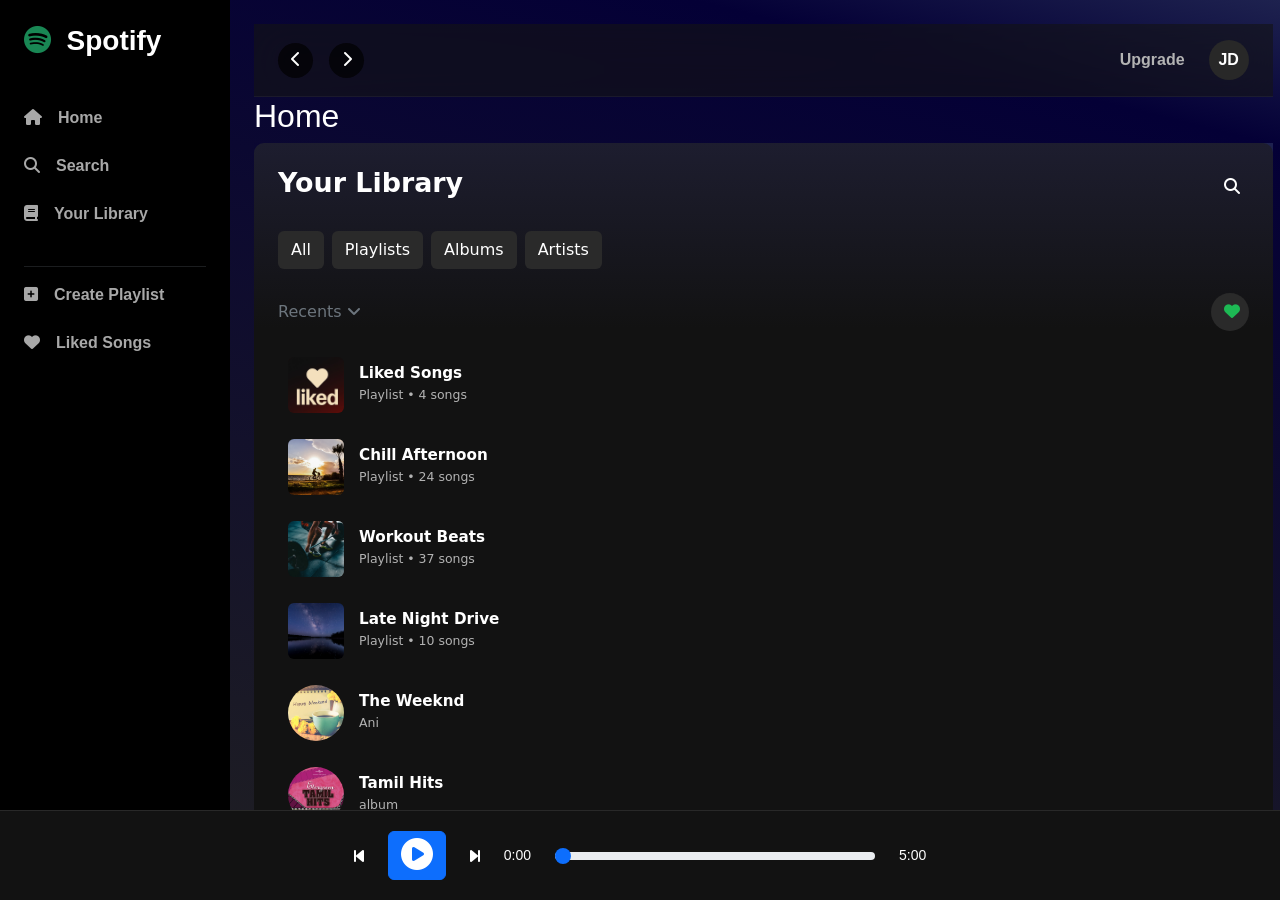
==== index.html @ 8aab97f1 "iframe setted" ====
<!DOCTYPE html>

<html>
    <head>
        <meta charset="utf-8">
        <meta http-equiv="X-UA-Compatible" content="IE=edge">
        <title>Spotify</title>
        <meta name="description" content="">
        <meta name="viewport" content="width=device-width, initial-scale=1">
<!-- Font link -->
        <link href="https://fonts.cdnfonts.com/css/circular-std" rel="stylesheet">
<!-- Fontasawsome link -->
        <link rel="stylesheet" href="https://cdnjs.cloudflare.com/ajax/libs/font-awesome/6.7.2/css/all.min.css">

        <link rel="stylesheet" href="./bootstrap5.3/css/bootstrap.min.css">

<!-- Css link -->
        <link rel="stylesheet" href="./style.css">

</head>


<body>
 <!-- landing page layout -->

<!-- Nav and sidebar satsrs here -->
    <div class="container-fluid p-0">

    <div class="row g-0">
            <!-- Sidebar is here -->
    <aside class="sidebar col-2 p-4">

            <h3 class="text-white fw-bold mb-5">
                <i class="fa-brands fa-spotify text-success"></i>&nbsp; Spotify</h3>
        
        <nav class="nav flex-column gap-3"></nav>    
                <a href="home.html" class="nav-link fw-semibold">
                    <i class="fa-solid fa-house me-3"></i>Home</a><br>

                <a href="search.html" class="nav-link fw-semibold">
                    <i class="fa-solid fa-magnifying-glass me-3"></i>Search</a> <br>
                
                <a href="#library" class="nav-link fw-semibold">
                    <i class="fa-solid fa-book me-3"></i>Your Library</a><br>

    <hr class="text-secondary">
        
                <a href="playlist.html" class="nav-link fw-semibold">
                    <i class="fa-solid fa-square-plus me-3"></i>Create Playlist</a><br>
                 
                <a href="likedsong.html" class="nav-link fw-semibold">
                    <i class="fa-solid fa-heart me-3"></i>Liked Songs </a><br>

            </nav>

    </aside>    
      
    
    
    
    <!-- U can only work here   -->

 <main class="maincontent col-10 p-4">
     <!-- Top Bar -->
<header class="top-bar d-flex justify-content-between align-items-center px-4 py-3">

    <div class="d-flex gap-3">
        <button class="nav-btn rounded-circle">
            <i class="fa-solid fa-chevron-left"></i>
        </button>

        <button class="nav-btn rounded-circle">
            <i class="fa-solid fa-chevron-right"></i>
        </button>
    </div>

    <div class="d-flex align-items-center gap-4">
        <a href="#" class="upgrade">Upgrade</a>

        <button class="profile rounded-circle">JD</button>
    </div>

</header>
    
         <section id="home">
                <h2>Home</h2>
            </section>

            <section id="search">
         
 </section>

            <section id="library" class="flex-grow-1">
            <iframe src="library.html" class="w-100 h-100 border-0" ></iframe> 
            </section>

        </main>
        
    </div>
</div>        
  <!-- ur work section ends here       -->



<!-- Dont come here -->
  <!--footer stars here -->

<footer class="player fixed-bottom d-flex justify-content-center align-items-center gap-4 text-white">
    <i class="fa-solid fa-backward-step"></i>
    <button class="btn btn-primary" onclick="document.getElementById('clickSound').play()"><i class="fa-solid fa-circle-play fs-2"></i></button>
    <i class="fa-solid fa-forward-step"></i>


     <!-- Current Time -->
    <small id="currentTime">0:00</small>

    <!-- Progress Slider -->
    <input type="range"
           id="progress"
           value="0"
           min="0"
           max="100"
           class="form-range w-25">

    <!-- Duration -->
    <small id="duration">5:00</small>

    <!-- Audio Element -->
<audio id="clickSound">
  <source src="./assets/audio/Innisai.mp3" type="audio/mpeg">
</audio>

<!-- Bootstrap Styled Button -->

</footer>
        
            
            
            
            
            
            
            
            
            
            
            
            
            
            
            
            
            
            
            
            
            
            
            
            
            
            
            
            
            
            
            
            
            
            
            
            
            
            
            
            
            
            
            
            
            
            
            
            
            
            
            
            
            
            
            
            
            
            
            
            
            
            
            
            
            
            
            
            
            
            
            
            
            
            
            
            
            
            
            
            
            
            
            
            
            
            
            
            
            
            
            
            
            
            
            
            
            
            
            
            
            
            
            
            
            
            
            
            
<script src="./bootstrap5.3/js/bootstrap.bundle.min.js" async defer>








               </script>
    </body>

</html>
---- style.css ----
* {
    margin: 0;
    padding: 0;
    box-sizing: border-box;
}
@import url('https://fonts.googleapis.com/css2?family=Montserrat:wght@400;500;600&display=swap');

html {
    scroll-behavior: smooth;
}


body{
    background:#121212;
   
 background: linear-gradient(194deg,rgba(30, 34, 79, 1) 0%, rgba(4, 0, 54, 1) 12%, rgba(33, 33, 33, 1) 100%, rgba(0, 0, 0, 1) 100%);
    font-family:'Montserrat', sans-serif;
    overflow:hidden;
}
/* sdiebar */
.sidebar{
    width: 230px;
    background: #000;
    height: 100vh;
    position: fixed;
}
.nav-link{
    color:#a8a8a8;
}
.nav-link:hover{
    color:#fff;
}


.maincontent{
    height:100vh;
    overflow-y:auto;
    color:#fff;
    margin-left: 230px;
}
.top-bar{
    position: sticky;
    top: 0;
    z-index: 1000;
    background: rgba(20,20,20,.6);
    backdrop-filter: blur(20px);
    -webkit-backdrop-filter: blur(20px);

    border-bottom: 1px solid rgba(255,255,255,.05);
}

.nav-btn{
    width: 35px;
    height: 35px;
    border: none;
    background: rgba(0,0,0,.7);
    color: white;
}

.profile{
    width: 40px;
    height: 40px;
    border: none;
    background: #282828;
    color: white;
    font-weight: bold;
}

.upgrade{
    color: #b3b3b3;
    text-decoration: none;
    font-weight: 600;
}

.upgrade:hover{
    color: white;
}

/* ur style css starts here */
/* home style */




/* search style */






/* library style */
#library{
    height:calc(100vh - 160px);
    
}
.library-page{
    border-radius:10px;;
    height:100vh;
    overflow-y:auto;
    background:linear-gradient(to bottom,#1d1d2f,#121212 25%);
}

/* Scroll Bar */

.library-page::-webkit-scrollbar{
    width:8px;
}

.library-page::-webkit-scrollbar-thumb{
    background:#535353;
    border-radius:20px;
}

.library-page::-webkit-scrollbar-track{
    background:transparent;
}

/* Search Button */

.search-btn{
    width:38px;
    height:38px;
    background:transparent;
    color:#ffffff !important;
    border:none;
}

.search-btn:hover{
    background:#282828 !important;
    color:#ffffff !important;
}

/* Filter Buttons */

.filter-btn{
    background:#2a2a2a !important;
    
    color:#ffffff !important;
    border:none;
    border-radius:25px;
    padding:6px 18px;
    font-size:.85rem;
    font-weight:600;
}

.filter-btn:hover{
    background:#3a3a3a !important;
}

.active-filter  { 
    background:#fff ;
    color:#000 ;
}

/* Liked Button */

.liked-btn{
    width:38px;
    height:38px;
    border:none;
    background:#2a2a2a !important;
    color:#1DB954 !important;
}

.liked-btn:hover{
    background:#3a3a3a;
}

/* Playlist List */

.playlist-list{
    display:flex;
    flex-direction:column;
    gap:6px;
    margin-bottom:100px;
}

/* Playlist Item */

.playlist-item{
    display:flex;
    align-items:center;
    gap:15px;

    padding:10px;
    border-radius:8px;

    color:#fff;

    transition:.25s;
}

.playlist-item:hover{
    background:#242424;
}

/* Image */

.playlist-img{
    width:56px;
    height:56px;
    object-fit:cover;
    border-radius:6px;
    flex-shrink:0;
}

/* Text */

.playlist-item h6{
    margin:0;
    font-size:.95rem;
    font-weight:600;
}

.playlist-item small{
    color:#b3b3b3;
    font-size:.78rem;
}

/* Artist Image */

.rounded-circle{
    object-fit:cover;
}







/* plalist style */







/* likedsong style */



/* ur css ends here */

/* footer */
.player{
    background:#121212;
    height:90px;
    border-top:1px solid #282828;
}
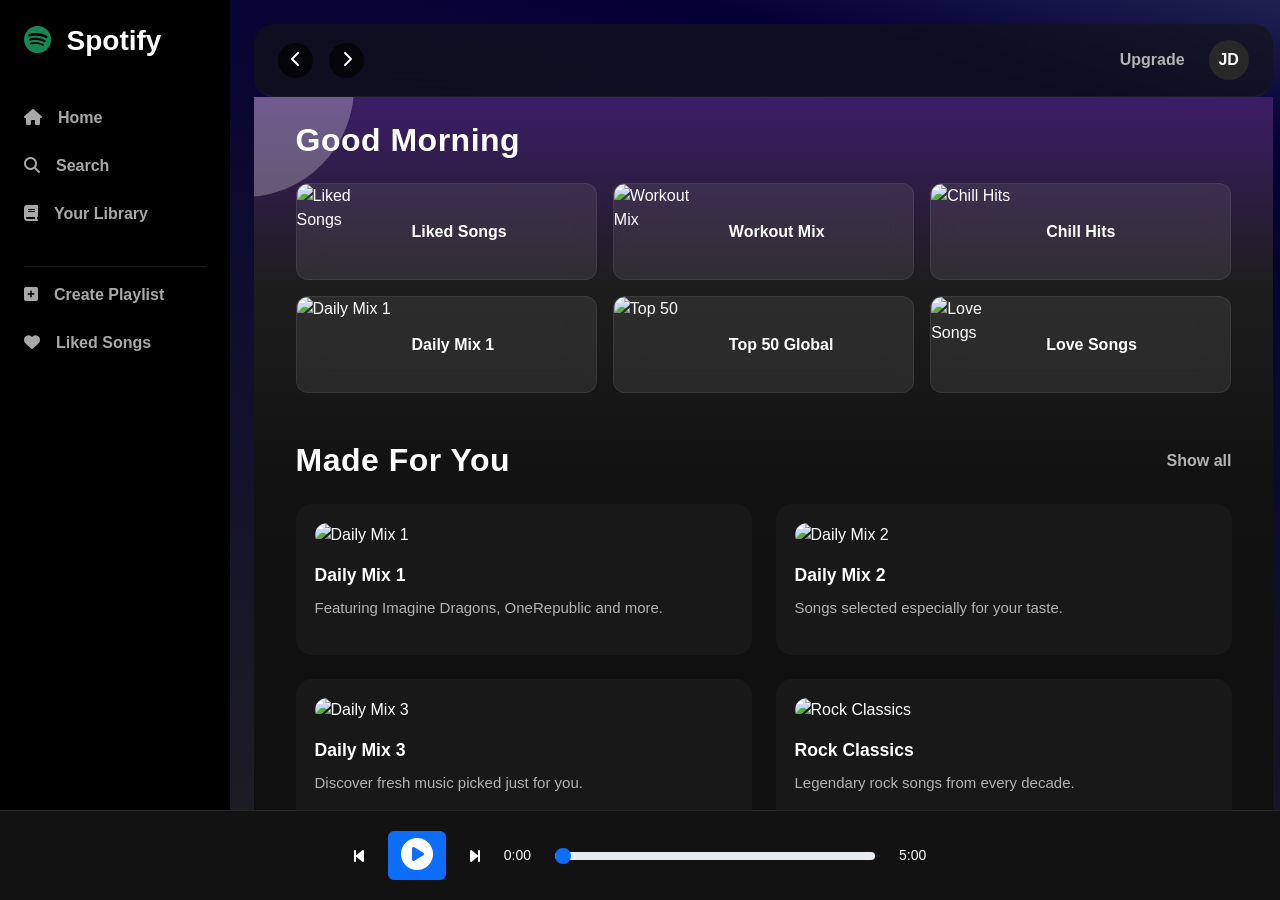
==== commit d8e5cd40: "i frame modify" ====
--- a/index.html
+++ b/index.html
@@ -34,7 +34,7 @@
                 <i class="fa-brands fa-spotify text-success"></i>&nbsp; Spotify</h3>
         
         <nav class="nav flex-column gap-3"></nav>    
-                <a href="home.html" class="nav-link fw-semibold">
+                <a href="#Home" class="nav-link fw-semibold">
                     <i class="fa-solid fa-house me-3"></i>Home</a><br>
 
                 <a href="search.html" class="nav-link fw-semibold">
@@ -81,10 +81,24 @@
     </div>
 
 </header>
-    
-         <section id="home">
-                <h2>Home</h2>
-            </section>
+     <div class="content-area">
+
+    <section id="Home">
+        <iframe src="home.html"></iframe>
+    </section>
+
+    <section id="library">
+        <iframe src="library.html"></iframe>
+    </section>
+
+</div>
+      <!-- <section id="Home" class="flex-grow-1">
+    <iframe
+        src="home.html"
+        class="w-100 border-0"
+        style="height:450px;">
+    </iframe>
+</section>
 
             <section id="search">
          
@@ -92,12 +106,12 @@
 
             <section id="library" class="flex-grow-1">
             <iframe src="library.html" class="w-100 h-100 border-0" ></iframe> 
-            </section>
-
-        </main>
-        
-    </div>
-</div>        
+            </section> -->
+
+       
+        
+     
+ </main>
   <!-- ur work section ends here       -->
 
 
--- a/style.css
+++ b/style.css
@@ -15,7 +15,7 @@
    
  background: linear-gradient(194deg,rgba(30, 34, 79, 1) 0%, rgba(4, 0, 54, 1) 12%, rgba(33, 33, 33, 1) 100%, rgba(0, 0, 0, 1) 100%);
     font-family:'Montserrat', sans-serif;
-    overflow:hidden;
+    overflow:auto;
 }
 /* sdiebar */
 .sidebar{
@@ -40,6 +40,7 @@
 }
 .top-bar{
     position: sticky;
+    border-radius: 20px;
     top: 0;
     z-index: 1000;
     background: rgba(20,20,20,.6);
@@ -79,6 +80,447 @@
 /* ur style css starts here */
 /* home style */
 
+/* for immideate testing purpose we use ai to style it */
+.homestyle{
+
+    font-family:'Montserrat',sans-serif;
+
+    background:
+    linear-gradient(to bottom,#3c1d67 0%,#1d1d1d 20%,#121212 40%,#0d0d0d 100%);
+
+    color:#fff;
+
+    border-radius: 20px;
+/* 
+    overflow:auto; */
+
+}
+.content-area{
+
+    height:calc(100vh - 90px);   /* player height */
+
+    /* overflow-y:auto;
+
+    overflow-x:hidden; */
+
+    background:#121212;
+
+}
+
+#Home{
+
+    min-height:100vh;
+ margin-bottom:50px;
+
+}
+
+#library{
+
+    min-height:100vh;
+
+}
+
+#Home iframe,
+#library iframe{
+
+    width:100%;
+
+    height:100vh;
+
+    border:none;
+
+    display:block;
+
+}
+/* #Home iframe{
+    width:100%;
+    height:1000px;
+    border:none;
+} */
+/*=========================
+ Scrollbar
+=========================*/
+
+::-webkit-scrollbar{
+
+    width:10px;
+
+}
+
+::-webkit-scrollbar-track{
+
+    background:#121212;
+
+}
+
+::-webkit-scrollbar-thumb{
+
+    background:#555;
+    border-radius:30px;
+
+}
+
+::-webkit-scrollbar-thumb:hover{
+
+    background:#1DB954;
+
+}
+
+/*=========================
+ Container
+=========================*/
+
+.container{
+
+    max-width:auto;
+    max-height:auto;
+
+}
+
+/*=========================
+ Titles
+=========================*/
+
+.section-title{
+
+    font-size:2rem;
+
+    font-weight:700;
+
+    letter-spacing:.5px;
+
+}
+
+.see-all{
+
+    color:#b3b3b3;
+
+    text-decoration:none;
+
+    font-weight:600;
+
+    transition:.3s;
+
+}
+
+.see-all:hover{
+
+    color:#fff;
+
+}
+
+/*=========================
+ Good Morning Cards
+=========================*/
+
+.playlist-card{
+
+    background:rgba(255,255,255,.08);
+
+    backdrop-filter:blur(12px);
+
+    border:1px solid rgba(255,255,255,.08);
+
+    border-radius:12px;
+
+    display:flex;
+
+    align-items:center;
+
+    overflow:hidden;
+
+    position:relative;
+
+    transition:.35s;
+
+    cursor:pointer;
+
+}
+
+.playlist-card:hover{
+
+    background:rgba(255,255,255,.15);
+
+    transform:translateY(-6px);
+
+    box-shadow:0 20px 35px rgba(0,0,0,.45);
+
+}
+
+.playlist-card img{
+
+    width:95px;
+
+    height:95px;
+
+    object-fit:cover;
+
+    transition:.5s;
+
+}
+
+.playlist-card:hover img{
+
+    transform:scale(1.08);
+
+}
+
+.playlist-card h6{
+
+    margin-left:20px;
+
+    font-weight:600;
+
+    margin-bottom:0;
+
+}
+
+.play-btn{
+
+    position:absolute;
+
+    right:18px;
+
+    width:50px;
+
+    height:50px;
+
+    border:none;
+
+    border-radius:50%;
+
+    background:#1DB954;
+
+    color:#000;
+
+    font-size:22px;
+
+    opacity:0;
+
+    transform:translateY(15px);
+
+    transition:.35s;
+
+    box-shadow:0 10px 20px rgba(0,0,0,.35);
+
+}
+
+.playlist-card:hover .play-btn{
+
+    opacity:1;
+
+    transform:translateY(0);
+
+}
+
+.play-btn:hover{
+
+    transform:scale(1.08);
+
+}
+
+/*=========================
+ Album Cards
+=========================*/
+
+.album-card{
+
+    background:#181818;
+
+    padding:18px;
+
+    border-radius:16px;
+
+    transition:.4s;
+
+    cursor:pointer;
+
+    overflow:hidden;
+
+    height:100%;
+
+    border:1px solid transparent;
+
+}
+
+.album-card:hover{
+
+    background:#242424;
+
+    border-color:rgba(255,255,255,.08);
+
+    transform:translateY(-8px);
+
+    box-shadow:0 25px 45px rgba(0,0,0,.5);
+
+}
+
+.album-image{
+
+    position:relative;
+
+    overflow:hidden;
+
+    border-radius:12px;
+
+    margin-bottom:18px;
+
+}
+
+.album-image img{
+
+    width:100%;
+
+    display:block;
+
+    transition:.45s;
+
+}
+
+.album-card:hover img{
+
+    transform:scale(1.08);
+
+}
+
+.album-card h5{
+
+    font-size:1.1rem;
+
+    font-weight:700;
+
+    margin-bottom:10px;
+
+}
+
+.album-card p{
+
+    color:#b3b3b3;
+
+    line-height:1.6;
+
+    font-size:15px;
+
+}
+
+/*=========================
+ Floating Play Button
+=========================*/
+
+.play-btn-circle{
+
+    position:absolute;
+
+    bottom:15px;
+
+    right:15px;
+
+    width:56px;
+
+    height:56px;
+
+    border:none;
+
+    border-radius:50%;
+
+    background:#1DB954;
+
+    color:#000;
+
+    font-size:24px;
+
+    opacity:0;
+
+    transform:translateY(25px);
+
+    transition:.35s;
+
+    box-shadow:0 12px 22px rgba(0,0,0,.35);
+
+}
+
+.album-card:hover .play-btn-circle{
+
+    opacity:1;
+
+    transform:translateY(0);
+
+}
+
+.play-btn-circle:hover{
+
+    transform:scale(1.08);
+
+}
+
+/*=========================
+ Glass Highlight
+=========================*/
+
+.album-card::before{
+
+    content:"";
+
+    position:absolute;
+
+    top:-120px;
+
+    left:-120px;
+
+    width:220px;
+
+    height:220px;
+
+    background:rgba(255,255,255,.05);
+
+    border-radius:50%;
+
+    transition:.5s;
+
+}
+
+.album-card:hover::before{
+
+    transform:scale(1.5);
+
+}
+
+/*=========================
+ Fade Animation
+=========================*/
+
+.playlist-card,
+.album-card{
+
+    animation:fadeUp .8s ease;
+
+}
+
+@keyframes fadeUp{
+
+    from{
+
+        opacity:0;
+
+        transform:translateY(25px);
+
+    }
+
+    to{
+
+        opacity:1;
+
+        transform:translateY(0);
+
+    }
+
+}
+/* 
+Ai contenet ends here */
+
+
+
+
 
 
 
@@ -93,12 +535,32 @@
 #library{
     height:calc(100vh - 160px);
     
+    
 }
 .library-page{
     border-radius:10px;;
     height:100vh;
+    
     overflow-y:auto;
     background:linear-gradient(to bottom,#1d1d2f,#121212 25%);
+
+
+     /* Glass Effect */
+    background:linear-gradient(
+        to bottom,
+        rgba(45,45,65,.75),
+        rgba(18,18,18,.55) 25%,
+        rgba(18,18,18,.45) 100%
+    );
+
+    backdrop-filter:blur(20px);
+    -webkit-backdrop-filter:blur(20px);
+
+    border:1px solid rgba(255,255,255,.08);
+
+    box-shadow:
+        0 8px 30px rgba(0,0,0,.35),
+        inset 0 1px 0 rgba(255,255,255,.08);
 }
 
 /* Scroll Bar */
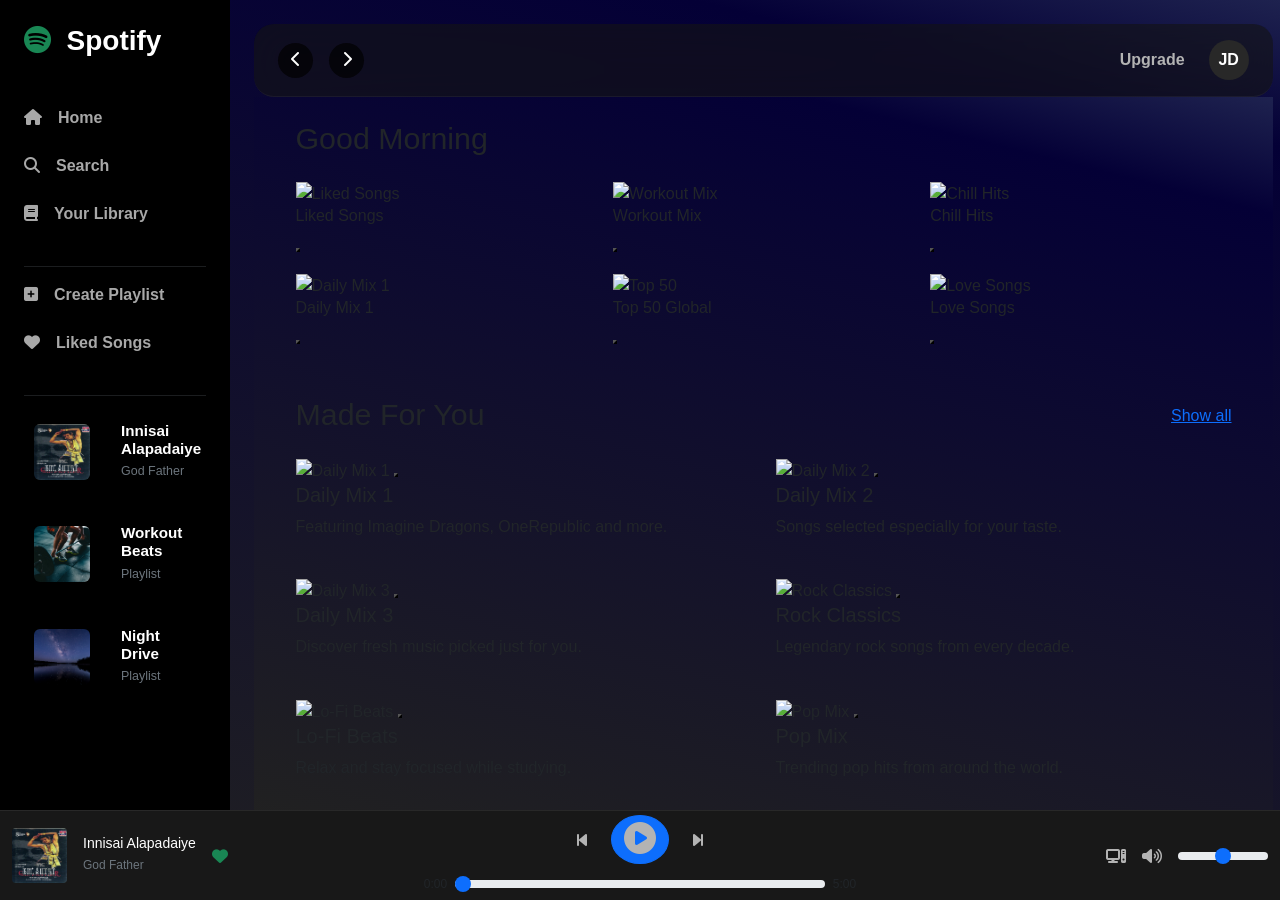
==== commit a4e83205: "final  layout V3" ====
--- a/index.html
+++ b/index.html
@@ -51,6 +51,48 @@
                 <a href="likedsong.html" class="nav-link fw-semibold">
                     <i class="fa-solid fa-heart me-3"></i>Liked Songs </a><br>
 
+        <hr class="text-secondary">
+                   <div class="playlist-list mt-3">
+
+    <a href="#" class="playlist-item d-flex align-items-center text-decoration-none mb-3">
+
+        <img src="./assets/audio/images/Godfather-2006-500x500.jpg"
+             class="playlist-img rounded">
+
+        <div class="ms-3">
+            <h6 class="mb-0 text-white">Innisai Alapadaiye</h6>
+            <small class="text-secondary">God Father</small>
+        </div>
+
+    </a>
+      
+    
+    <a href="#" class="playlist-item d-flex align-items-center text-decoration-none mb-3">
+
+        <img src="./assets/audio/images/workout.avif"
+             class="playlist-img rounded">
+
+        <div class="ms-3">
+            <h6 class="mb-0 text-white">Workout Beats</h6>
+            <small class="text-secondary">Playlist</small>
+        </div>
+
+    </a>
+    
+
+     <a href="#" class="playlist-item d-flex align-items-center text-decoration-none mb-3">
+
+        <img src="./assets/audio/images/night.jpg"
+             class="playlist-img rounded">
+
+        <div class="ms-3">
+            <h6 class="mb-0 text-white">Night Drive</h6>
+            <small class="text-secondary">Playlist</small>
+        </div>
+
+    </a>
+
+
             </nav>
 
     </aside>    
@@ -118,35 +160,88 @@
 
 <!-- Dont come here -->
   <!--footer stars here -->
-
-<footer class="player fixed-bottom d-flex justify-content-center align-items-center gap-4 text-white">
-    <i class="fa-solid fa-backward-step"></i>
-    <button class="btn btn-primary" onclick="document.getElementById('clickSound').play()"><i class="fa-solid fa-circle-play fs-2"></i></button>
-    <i class="fa-solid fa-forward-step"></i>
-
-
-     <!-- Current Time -->
-    <small id="currentTime">0:00</small>
-
-    <!-- Progress Slider -->
-    <input type="range"
-           id="progress"
-           value="0"
-           min="0"
-           max="100"
-           class="form-range w-25">
-
-    <!-- Duration -->
-    <small id="duration">5:00</small>
-
-    <!-- Audio Element -->
-<audio id="clickSound">
-  <source src="./assets/audio/Innisai.mp3" type="audio/mpeg">
-</audio>
-
-<!-- Bootstrap Styled Button -->
+<footer class="player fixed-bottom">
+
+    <div class="container-fluid h-100">
+        <div class="row h-100 align-items-center">
+
+            <!-- Left -->
+            <div class="col-3 d-flex align-items-center">
+
+                <img src="./assets/audio/images/Godfather-2006-500x500.jpg"
+                     class="song-img me-3"
+                     alt="Song">
+
+                <div>
+                    <h6 class="mb-0 text-white">Innisai Alapadaiye</h6>
+                    <small class="text-secondary">God Father</small>
+                </div>
+
+                <i class="fa-solid fa-heart text-success ms-3"></i>
+
+            </div>
+
+            <!-- Center -->
+            <div class="col-6">
+
+                <div class="d-flex justify-content-center align-items-center gap-4">
+
+                    <i class="fa-solid fa-backward-step"></i>
+
+                    <button class="btn btn-primary rounded-circle"
+                            onclick="document.getElementById('clickSound').play()">
+
+                        <i class="fa-solid fa-circle-play fs-2"></i>
+
+                    </button>
+
+                    <i class="fa-solid fa-forward-step"></i>
+
+                </div>
+
+                <div class="d-flex justify-content-center align-items-center gap-2 mt-2">
+
+                    <small id="currentTime">0:00</small>
+
+                    <input type="range"
+                           id="progress"
+                           value="0"
+                           min="0"
+                           max="100"
+                           class="form-range progress-slider">
+
+                    <small id="duration">5:00</small>
+
+                </div>
+
+            </div>
+
+            <!-- Right -->
+            <div class="col-3 d-flex justify-content-end align-items-center gap-3">
+
+                <i class="fa-solid fa-computer"></i>
+
+                <i class="fa-solid fa-volume-high"></i>
+
+                <input type="range"
+                       class="form-range volume-slider">
+
+            </div>
+
+        </div>
+    </div>
+
+    <audio id="clickSound">
+        <source src="./assets/audio/Innisai.mp3" type="audio/mpeg">
+    </audio>
 
 </footer>
+
+                         
+
+
+
+</footer> 
         
             
             
--- a/style.css
+++ b/style.css
@@ -15,7 +15,7 @@
    
  background: linear-gradient(194deg,rgba(30, 34, 79, 1) 0%, rgba(4, 0, 54, 1) 12%, rgba(33, 33, 33, 1) 100%, rgba(0, 0, 0, 1) 100%);
     font-family:'Montserrat', sans-serif;
-    overflow:auto;
+    overflow:hidden;
 }
 /* sdiebar */
 .sidebar{
@@ -33,6 +33,7 @@
 
 
 .maincontent{
+     
     height:100vh;
     overflow-y:auto;
     color:#fff;
@@ -40,8 +41,8 @@
 }
 .top-bar{
     position: sticky;
+    top: 0;
     border-radius: 20px;
-    top: 0;
     z-index: 1000;
     background: rgba(20,20,20,.6);
     backdrop-filter: blur(20px);
@@ -78,30 +79,11 @@
 }
 
 /* ur style css starts here */
-/* home style */
-
-/* for immideate testing purpose we use ai to style it */
-.homestyle{
-
-    font-family:'Montserrat',sans-serif;
-
-    background:
-    linear-gradient(to bottom,#3c1d67 0%,#1d1d1d 20%,#121212 40%,#0d0d0d 100%);
-
-    color:#fff;
-
-    border-radius: 20px;
-/* 
-    overflow:auto; */
-
-}
 .content-area{
 
     height:calc(100vh - 90px);   /* player height */
 
-    /* overflow-y:auto;
-
-    overflow-x:hidden; */
+   overflow: auto;
 
     background:#121212;
 
@@ -110,7 +92,7 @@
 #Home{
 
     min-height:100vh;
- margin-bottom:50px;
+    /* margin-bottom: 50px; */
 
 }
 
@@ -132,394 +114,7 @@
     display:block;
 
 }
-/* #Home iframe{
-    width:100%;
-    height:1000px;
-    border:none;
-} */
-/*=========================
- Scrollbar
-=========================*/
-
-::-webkit-scrollbar{
-
-    width:10px;
-
-}
-
-::-webkit-scrollbar-track{
-
-    background:#121212;
-
-}
-
-::-webkit-scrollbar-thumb{
-
-    background:#555;
-    border-radius:30px;
-
-}
-
-::-webkit-scrollbar-thumb:hover{
-
-    background:#1DB954;
-
-}
-
-/*=========================
- Container
-=========================*/
-
-.container{
-
-    max-width:auto;
-    max-height:auto;
-
-}
-
-/*=========================
- Titles
-=========================*/
-
-.section-title{
-
-    font-size:2rem;
-
-    font-weight:700;
-
-    letter-spacing:.5px;
-
-}
-
-.see-all{
-
-    color:#b3b3b3;
-
-    text-decoration:none;
-
-    font-weight:600;
-
-    transition:.3s;
-
-}
-
-.see-all:hover{
-
-    color:#fff;
-
-}
-
-/*=========================
- Good Morning Cards
-=========================*/
-
-.playlist-card{
-
-    background:rgba(255,255,255,.08);
-
-    backdrop-filter:blur(12px);
-
-    border:1px solid rgba(255,255,255,.08);
-
-    border-radius:12px;
-
-    display:flex;
-
-    align-items:center;
-
-    overflow:hidden;
-
-    position:relative;
-
-    transition:.35s;
-
-    cursor:pointer;
-
-}
-
-.playlist-card:hover{
-
-    background:rgba(255,255,255,.15);
-
-    transform:translateY(-6px);
-
-    box-shadow:0 20px 35px rgba(0,0,0,.45);
-
-}
-
-.playlist-card img{
-
-    width:95px;
-
-    height:95px;
-
-    object-fit:cover;
-
-    transition:.5s;
-
-}
-
-.playlist-card:hover img{
-
-    transform:scale(1.08);
-
-}
-
-.playlist-card h6{
-
-    margin-left:20px;
-
-    font-weight:600;
-
-    margin-bottom:0;
-
-}
-
-.play-btn{
-
-    position:absolute;
-
-    right:18px;
-
-    width:50px;
-
-    height:50px;
-
-    border:none;
-
-    border-radius:50%;
-
-    background:#1DB954;
-
-    color:#000;
-
-    font-size:22px;
-
-    opacity:0;
-
-    transform:translateY(15px);
-
-    transition:.35s;
-
-    box-shadow:0 10px 20px rgba(0,0,0,.35);
-
-}
-
-.playlist-card:hover .play-btn{
-
-    opacity:1;
-
-    transform:translateY(0);
-
-}
-
-.play-btn:hover{
-
-    transform:scale(1.08);
-
-}
-
-/*=========================
- Album Cards
-=========================*/
-
-.album-card{
-
-    background:#181818;
-
-    padding:18px;
-
-    border-radius:16px;
-
-    transition:.4s;
-
-    cursor:pointer;
-
-    overflow:hidden;
-
-    height:100%;
-
-    border:1px solid transparent;
-
-}
-
-.album-card:hover{
-
-    background:#242424;
-
-    border-color:rgba(255,255,255,.08);
-
-    transform:translateY(-8px);
-
-    box-shadow:0 25px 45px rgba(0,0,0,.5);
-
-}
-
-.album-image{
-
-    position:relative;
-
-    overflow:hidden;
-
-    border-radius:12px;
-
-    margin-bottom:18px;
-
-}
-
-.album-image img{
-
-    width:100%;
-
-    display:block;
-
-    transition:.45s;
-
-}
-
-.album-card:hover img{
-
-    transform:scale(1.08);
-
-}
-
-.album-card h5{
-
-    font-size:1.1rem;
-
-    font-weight:700;
-
-    margin-bottom:10px;
-
-}
-
-.album-card p{
-
-    color:#b3b3b3;
-
-    line-height:1.6;
-
-    font-size:15px;
-
-}
-
-/*=========================
- Floating Play Button
-=========================*/
-
-.play-btn-circle{
-
-    position:absolute;
-
-    bottom:15px;
-
-    right:15px;
-
-    width:56px;
-
-    height:56px;
-
-    border:none;
-
-    border-radius:50%;
-
-    background:#1DB954;
-
-    color:#000;
-
-    font-size:24px;
-
-    opacity:0;
-
-    transform:translateY(25px);
-
-    transition:.35s;
-
-    box-shadow:0 12px 22px rgba(0,0,0,.35);
-
-}
-
-.album-card:hover .play-btn-circle{
-
-    opacity:1;
-
-    transform:translateY(0);
-
-}
-
-.play-btn-circle:hover{
-
-    transform:scale(1.08);
-
-}
-
-/*=========================
- Glass Highlight
-=========================*/
-
-.album-card::before{
-
-    content:"";
-
-    position:absolute;
-
-    top:-120px;
-
-    left:-120px;
-
-    width:220px;
-
-    height:220px;
-
-    background:rgba(255,255,255,.05);
-
-    border-radius:50%;
-
-    transition:.5s;
-
-}
-
-.album-card:hover::before{
-
-    transform:scale(1.5);
-
-}
-
-/*=========================
- Fade Animation
-=========================*/
-
-.playlist-card,
-.album-card{
-
-    animation:fadeUp .8s ease;
-
-}
-
-@keyframes fadeUp{
-
-    from{
-
-        opacity:0;
-
-        transform:translateY(25px);
-
-    }
-
-    to{
-
-        opacity:1;
-
-        transform:translateY(0);
-
-    }
-
-}
-/* 
-Ai contenet ends here */
-
-
-
+/* home style */
 
 
 
@@ -535,12 +130,10 @@
 #library{
     height:calc(100vh - 160px);
     
-    
 }
 .library-page{
     border-radius:10px;;
     height:100vh;
-    
     overflow-y:auto;
     background:linear-gradient(to bottom,#1d1d2f,#121212 25%);
 
@@ -708,9 +301,39 @@
 
 /* footer */
 .player{
-    background:#121212;
+    background:#181818;
     height:90px;
     border-top:1px solid #282828;
 }
 
-
+.song-img{
+    width:55px;
+    height:55px;
+    object-fit:cover;
+    border-radius:4px;
+}
+
+.progress-slider{
+    width:60%;
+}
+
+.volume-slider{
+    width:90px;
+}
+
+.player i{
+    color:#b3b3b3;
+    cursor:pointer;
+}
+
+.player i:hover{
+    color:#fff;
+}
+
+.player h6{
+    font-size:14px;
+}
+
+.player small{
+    font-size:12px;
+}
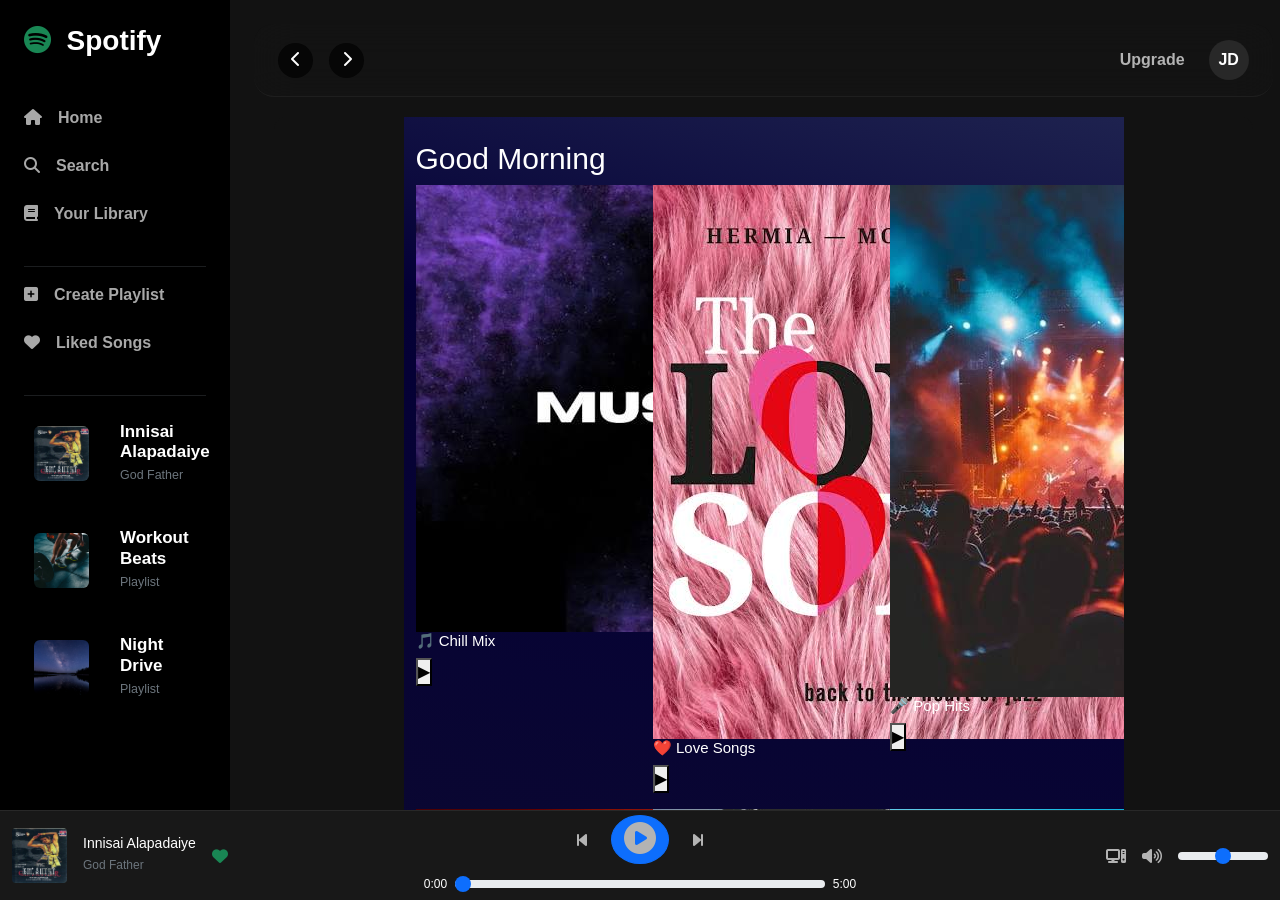
==== commit 77f18f68: "main chnages final V5" ====
--- a/index.html
+++ b/index.html
@@ -37,7 +37,7 @@
                 <a href="#Home" class="nav-link fw-semibold">
                     <i class="fa-solid fa-house me-3"></i>Home</a><br>
 
-                <a href="search.html" class="nav-link fw-semibold">
+                <a href="#Search" class="nav-link fw-semibold">
                     <i class="fa-solid fa-magnifying-glass me-3"></i>Search</a> <br>
                 
                 <a href="#library" class="nav-link fw-semibold">
@@ -127,6 +127,10 @@
 
     <section id="Home">
         <iframe src="home.html"></iframe>
+    </section>
+
+    <section id="Search">
+        <iframe src="search.html"></iframe>
     </section>
 
     <section id="library">
--- a/style.css
+++ b/style.css
@@ -83,26 +83,42 @@
 
     height:calc(100vh - 90px);   /* player height */
 
-   overflow: auto;
+    overflow: auto;
+    padding: 20px;
 
     background:#121212;
 
 }
+#Home,#search
+#library{
+
+    width:100%;
+
+    border-radius:12px;
+
+    overflow:hidden;
+
+}
 
 #Home{
 
     min-height:100vh;
+      margin-bottom:35px; 
     /* margin-bottom: 50px; */
 
 }
-
+#Search{
+    min-height:100vh;
+      margin-bottom:35px; 
+}
 #library{
 
     min-height:100vh;
-
-}
-
-#Home iframe,
+      margin-bottom:35px; 
+
+}
+
+#Home iframe, #Search iframe,
 #library iframe{
 
     width:100%;
@@ -120,6 +136,64 @@
 
 
 /* search style */
+.container{ background:#121212;
+   
+ background: linear-gradient(194deg,rgba(30, 34, 79, 1) 0%, rgba(4, 0, 54, 1) 12%, rgba(33, 33, 33, 1) 100%, rgba(0, 0, 0, 1) 100%);
+    font-family:'Montserrat', sans-serif;
+    overflow:hidden;
+
+}
+   .search-box{
+    width:350px;
+    border:none;
+    border-radius:30px;
+    background:#f6f4f4;
+    color:rgb(249, 246, 246);
+    padding:12px 20px;
+}
+
+.search-box::placeholder{
+    color:#bab7b7;
+}
+
+.music-card{
+    height:180px;
+    position:relative;
+   
+    border-radius:10px;
+    cursor:pointer;
+    box-shadow:0 4px 10px rgba(0,0,0,0.4);
+    transition:all 0.3s ease;
+}
+
+.music-card:hover{
+    transform:scale(1.05);
+
+    box-shadow:0 8px 20px rgba(0,0,0,0.6);
+}
+.music-card img{
+    width:100%;
+    height:100%;
+    object-fit:cover;
+}
+
+.music-card h4{
+    position:absolute;
+    top:15px;
+    left:15px;
+    font-weight:bold;
+    z-index:2;
+    color:white;
+}
+
+.overlay{
+    position:absolute;
+    width:100%;
+    height:100%;
+    background:rgba(89, 88, 88, 0.3);
+    top:0;
+    left:0;
+}
 
 
 
@@ -138,7 +212,7 @@
     background:linear-gradient(to bottom,#1d1d2f,#121212 25%);
 
 
-     /* Glass Effect */
+     /* Glass Effect
     background:linear-gradient(
         to bottom,
         rgba(45,45,65,.75),
@@ -153,7 +227,7 @@
 
     box-shadow:
         0 8px 30px rgba(0,0,0,.35),
-        inset 0 1px 0 rgba(255,255,255,.08);
+        inset 0 1px 0 rgba(255,255,255,.08); */
 }
 
 /* Scroll Bar */
@@ -294,7 +368,96 @@
 
 
 /* likedsong style */
-
+  body{
+    background:#121212;
+    color:white;
+    font-family:Arial, Helvetica, sans-serif;
+}
+
+.playlist{
+    max-width:420px;
+}
+
+.playlist-item{
+    display:flex;
+    align-items:center;
+    gap:15px;
+    padding:10px;
+    border-radius:10px;
+    cursor:pointer;
+    transition:.3s;
+}
+
+.playlist-item:hover{
+    background:#2a2a2a;
+}
+
+.playlist-item img{
+    width:55px;
+    height:55px;
+    object-fit:cover;
+    border-radius:6px;
+}
+
+.playlist-item h6{
+    margin:0;
+    font-size:17px;
+    color:#fff;
+}
+
+.playlist-item p{
+    margin:0;
+    color:#b3b3b3;
+    font-size:14px;
+}
+
+.btn-dark{
+    background:#2b2b2b;
+    border:none;
+}
+
+.btn-dark:hover{
+    background:#3a3a3a;
+}
+
+.song-table{
+    background:#181818;
+    border-radius:10px;
+    overflow:hidden;
+}
+
+.song-table thead th{
+    color:#b3b3b3;
+    border-bottom:1px solid #333;
+    font-size:14px;
+}
+
+.song-table td{
+    border:none;
+    color:#b3b3b3;
+    vertical-align:middle;
+    padding:14px 10px;
+}
+
+.song-table tbody tr{
+    transition:.3s;
+    cursor:pointer;
+}
+
+.song-table tbody tr:hover{
+    background:#2a2a2a;
+}
+
+.song-img{
+    width:50px;
+    height:50px;
+    border-radius:6px;
+    object-fit:cover;
+}
+
+h6{
+    font-size:15px;
+}
 
 
 /* ur css ends here */
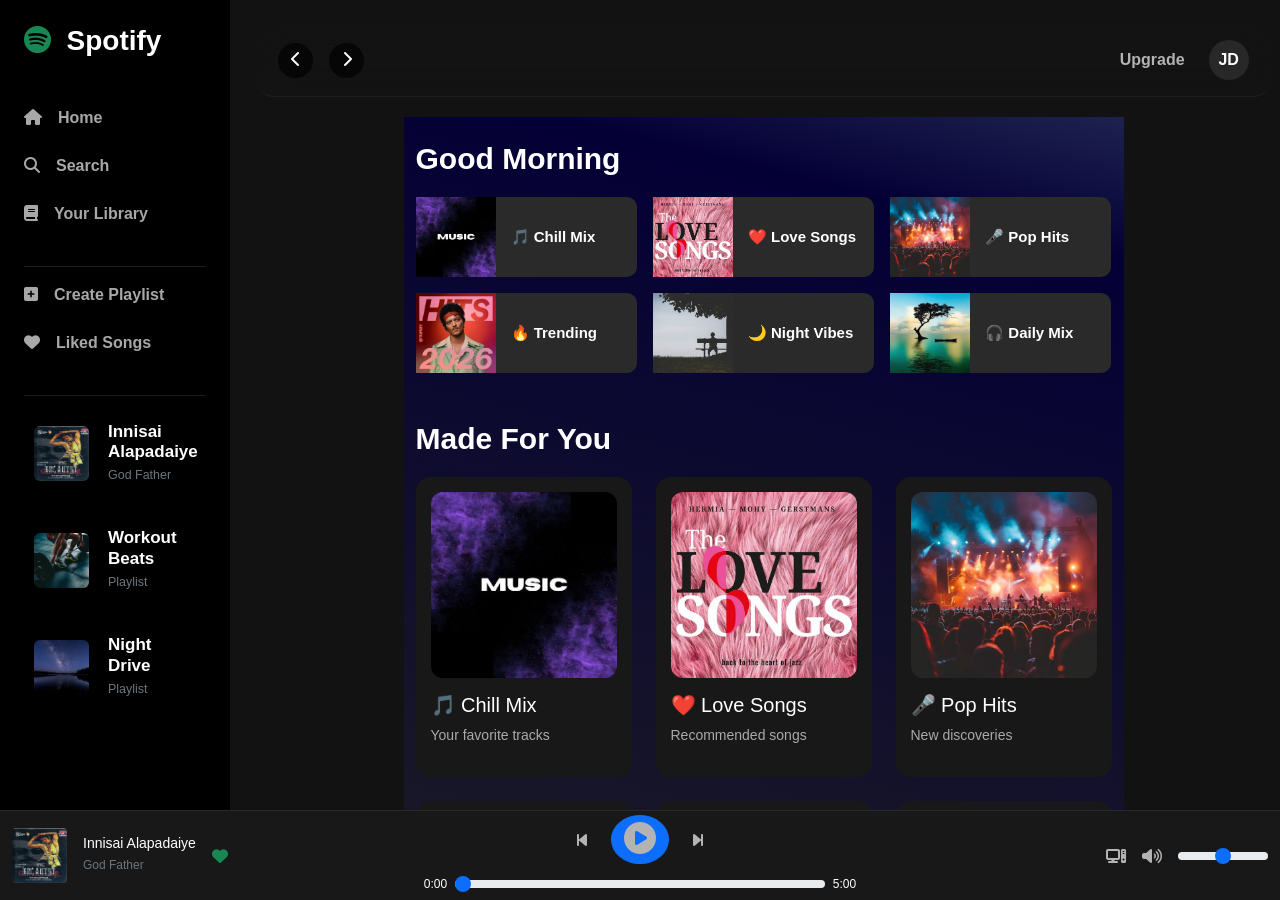
==== commit c12291a0: "all changegs v5" ====
--- a/index.html
+++ b/index.html
@@ -59,7 +59,7 @@
         <img src="./assets/audio/images/Godfather-2006-500x500.jpg"
              class="playlist-img rounded">
 
-        <div class="ms-3">
+        <div class="ms-1">
             <h6 class="mb-0 text-white">Innisai Alapadaiye</h6>
             <small class="text-secondary">God Father</small>
         </div>
@@ -72,7 +72,7 @@
         <img src="./assets/audio/images/workout.avif"
              class="playlist-img rounded">
 
-        <div class="ms-3">
+        <div class="ms-1">
             <h6 class="mb-0 text-white">Workout Beats</h6>
             <small class="text-secondary">Playlist</small>
         </div>
@@ -85,7 +85,7 @@
         <img src="./assets/audio/images/night.jpg"
              class="playlist-img rounded">
 
-        <div class="ms-3">
+        <div class="ms-1">
             <h6 class="mb-0 text-white">Night Drive</h6>
             <small class="text-secondary">Playlist</small>
         </div>
--- a/style.css
+++ b/style.css
@@ -13,7 +13,7 @@
 body{
     background:#121212;
    
- background: linear-gradient(194deg,rgba(30, 34, 79, 1) 0%, rgba(4, 0, 54, 1) 12%, rgba(33, 33, 33, 1) 100%, rgba(0, 0, 0, 1) 100%);
+    background: linear-gradient(194deg,rgba(30, 34, 79, 1) 0%, rgba(4, 0, 54, 1) 12%, rgba(33, 33, 33, 1) 100%, rgba(0, 0, 0, 1) 100%);
     font-family:'Montserrat', sans-serif;
     overflow:hidden;
 }
@@ -43,7 +43,7 @@
     position: sticky;
     top: 0;
     border-radius: 20px;
-    z-index: 1000;
+    z-index: 10000 ;
     background: rgba(20,20,20,.6);
     backdrop-filter: blur(20px);
     -webkit-backdrop-filter: blur(20px);
@@ -132,6 +132,122 @@
 }
 /* home style */
 
+.homebody{
+    background:#121212;
+    color:#fff;
+    font-family:sans-serif;
+    overflow: auto;
+}
+
+.section-title{
+    font-weight:700;
+    margin-bottom:20px;
+}
+
+.playlist-card{
+    position:relative;
+    display:flex;
+    align-items:center;
+    gap:15px;
+
+    background:#2a2a2a;
+    border-radius:10px;
+    
+
+    height:80px;
+    transition:.3s;
+}
+
+.playlist-card:hover{
+    background:#3a3a3a;
+}
+
+.playlist-card img{
+    width:80px;
+    height:80px;
+    object-fit:cover;
+}
+
+.playlist-card h6{
+    margin:0;
+    font-weight:600;
+}
+
+.play-btn{
+    position:absolute;
+    right:15px;
+
+    width:45px;
+    height:45px;
+
+    border:none;
+    border-radius:50%;
+
+    background:#1DB954;
+    color:#000;
+    font-size:18px;
+
+    opacity:0;
+    transition:.3s;
+}
+
+.playlist-card:hover .play-btn{
+    opacity:1;
+}
+
+.album-card{
+    position:relative;
+    background:#181818;
+    padding:15px;
+    border-radius:15px;
+    transition:.3s;
+}
+
+.album-card:hover{
+    background:#282828;
+}
+
+.album-card img{
+    width:100%;
+    border-radius:12px;
+}
+
+.album-card h5{
+    margin-top:15px;
+}
+
+.album-card p{
+    color:#aaa;
+    font-size:14px;
+}
+
+.play-btn-circle{
+    position:absolute;
+    bottom:95px;
+    right:20px;
+
+    width:55px;
+    height:55px;
+
+    border:none;
+    border-radius:50%;
+
+    background:#1DB954;
+    color:#000;
+
+    font-size:22px;
+    box-shadow:0 8px 20px rgba(0,0,0,.4);
+
+    opacity:0;
+    transform:translateY(10px);
+
+    transition:.3s;
+}
+
+.album-card:hover .play-btn-circle{
+    opacity:1;
+    transform:translateY(0);
+}
 
 
 
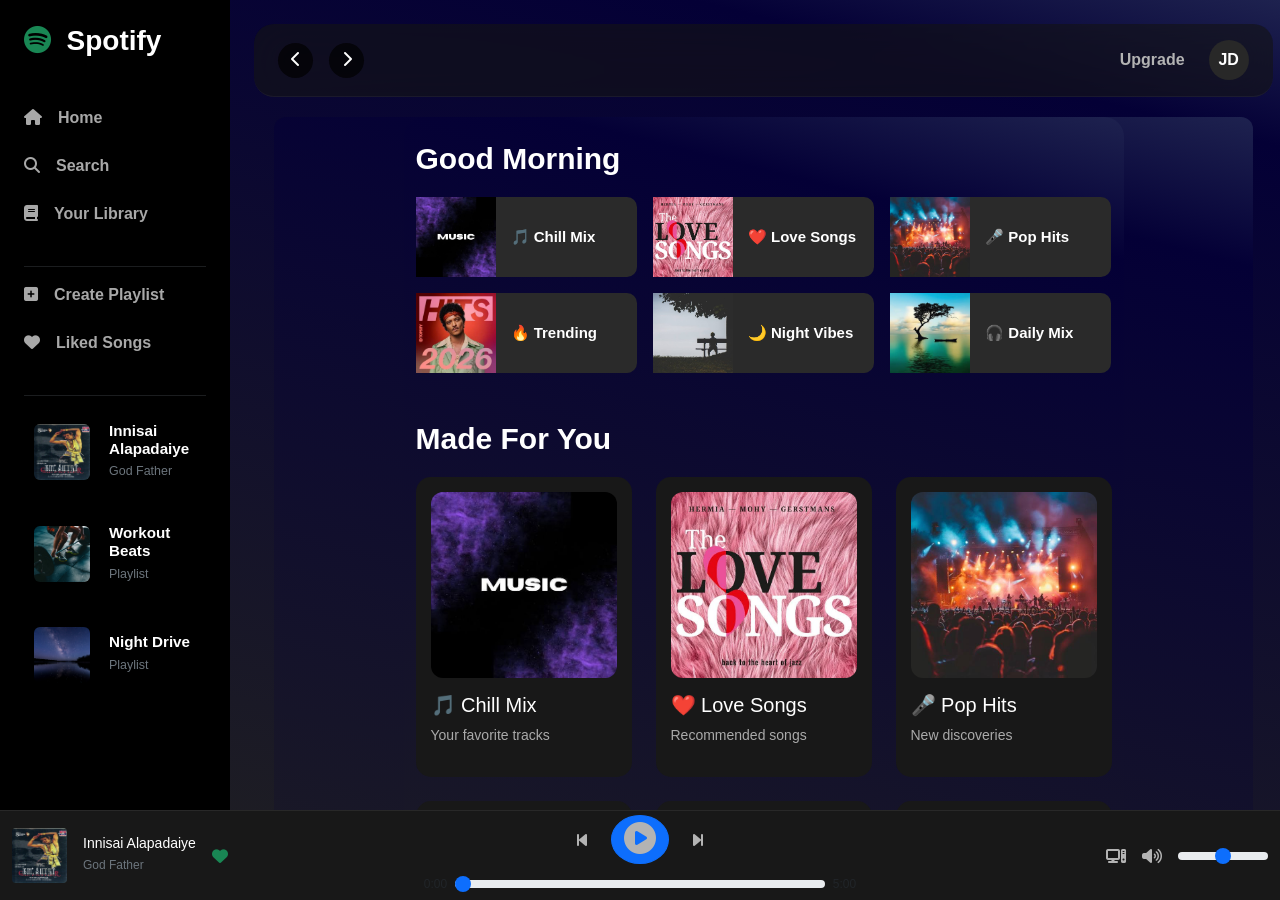
==== commit 099e8554: "final final Version 1" ====
--- a/index.html
+++ b/index.html
@@ -48,7 +48,7 @@
                 <a href="playlist.html" class="nav-link fw-semibold">
                     <i class="fa-solid fa-square-plus me-3"></i>Create Playlist</a><br>
                  
-                <a href="likedsong.html" class="nav-link fw-semibold">
+                <a href="#Likedsong" class="nav-link fw-semibold">
                     <i class="fa-solid fa-heart me-3"></i>Liked Songs </a><br>
 
         <hr class="text-secondary">
@@ -135,6 +135,10 @@
 
     <section id="library">
         <iframe src="library.html"></iframe>
+    </section>
+
+     <section id="Liked">
+        <iframe src="likedsong.html"></iframe>
     </section>
 
 </div>
--- a/style.css
+++ b/style.css
@@ -86,11 +86,11 @@
     overflow: auto;
     padding: 20px;
 
-    background:#121212;
-
-}
-#Home,#search
-#library{
+    /* background:#121212; */
+
+}
+#Home, #search,
+#library, #Liked{
 
     width:100%;
 
@@ -99,27 +99,15 @@
     overflow:hidden;
 
 }
-
-#Home{
-
+#Home,
+#Search,
+#library,
+#Liked{
     min-height:100vh;
-      margin-bottom:35px; 
-    /* margin-bottom: 50px; */
-
-}
-#Search{
-    min-height:100vh;
-      margin-bottom:35px; 
-}
-#library{
-
-    min-height:100vh;
-      margin-bottom:35px; 
-
-}
-
+    margin-bottom:35px;
+}
 #Home iframe, #Search iframe,
-#library iframe{
+#library iframe, #Liked iframe {
 
     width:100%;
 
@@ -133,7 +121,7 @@
 /* home style */
 
 .homebody{
-    background:#121212;
+    /* background:#121212; */
     color:#fff;
     font-family:sans-serif;
     overflow: auto;
@@ -252,7 +240,8 @@
 
 
 /* search style */
-.container{ background:#121212;
+.container{ 
+    border-radius: 20px;
    
  background: linear-gradient(194deg,rgba(30, 34, 79, 1) 0%, rgba(4, 0, 54, 1) 12%, rgba(33, 33, 33, 1) 100%, rgba(0, 0, 0, 1) 100%);
     font-family:'Montserrat', sans-serif;
@@ -275,8 +264,7 @@
 .music-card{
     height:180px;
     position:relative;
-   
-    border-radius:10px;
+    border-radius:10px !important;
     cursor:pointer;
     box-shadow:0 4px 10px rgba(0,0,0,0.4);
     transition:all 0.3s ease;
@@ -484,62 +472,10 @@
 
 
 /* likedsong style */
-  body{
-    background:#121212;
-    color:white;
-    font-family:Arial, Helvetica, sans-serif;
-}
-
-.playlist{
-    max-width:420px;
-}
-
-.playlist-item{
-    display:flex;
-    align-items:center;
-    gap:15px;
-    padding:10px;
-    border-radius:10px;
-    cursor:pointer;
-    transition:.3s;
-}
-
-.playlist-item:hover{
-    background:#2a2a2a;
-}
-
-.playlist-item img{
-    width:55px;
-    height:55px;
-    object-fit:cover;
-    border-radius:6px;
-}
-
-.playlist-item h6{
-    margin:0;
-    font-size:17px;
-    color:#fff;
-}
-
-.playlist-item p{
-    margin:0;
-    color:#b3b3b3;
-    font-size:14px;
-}
-
-.btn-dark{
-    background:#2b2b2b;
-    border:none;
-}
-
-.btn-dark:hover{
-    background:#3a3a3a;
-}
-
 .song-table{
     background:#181818;
     border-radius:10px;
-    overflow:hidden;
+    overflow:auto;
 }
 
 .song-table thead th{
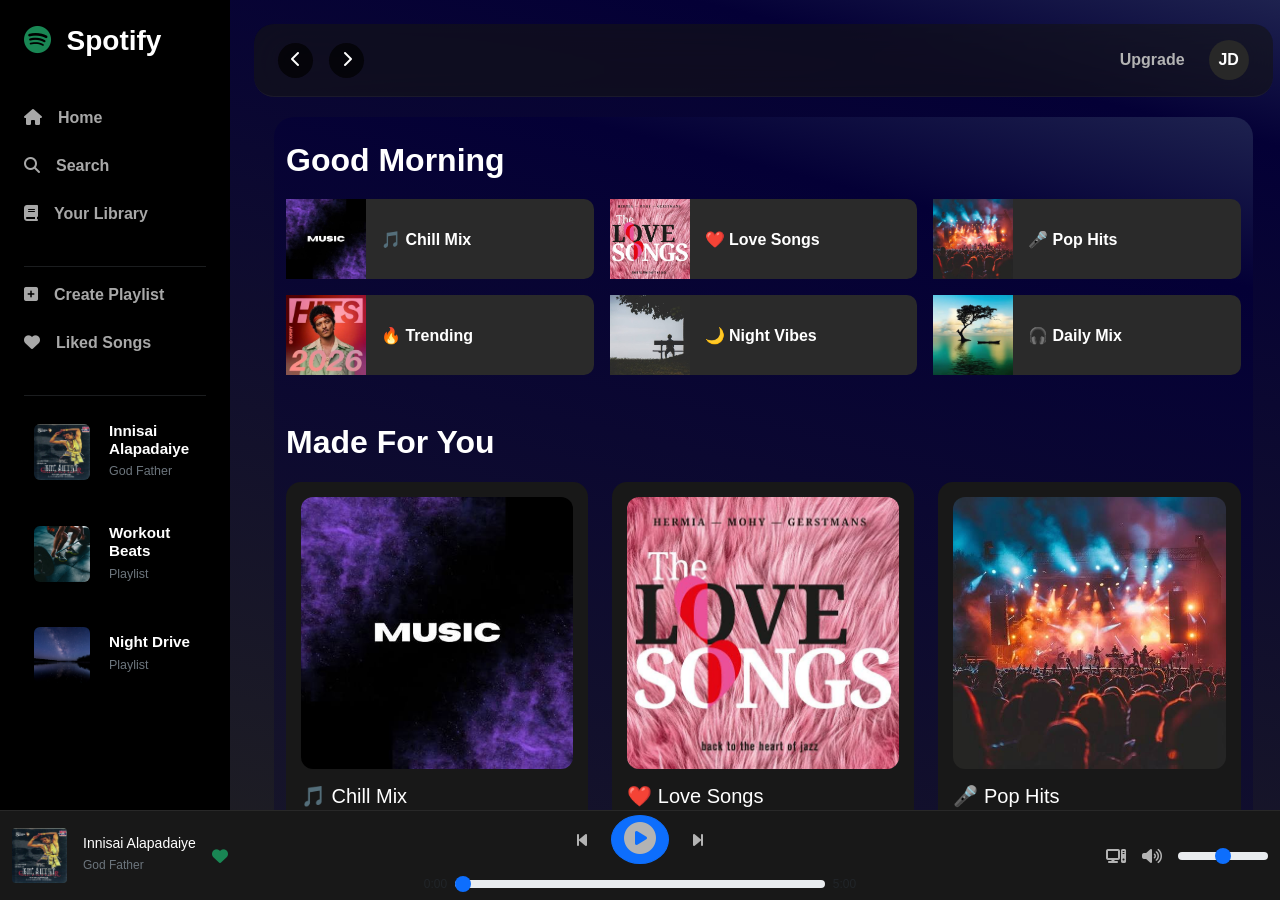
==== commit 4d5c765f: "team lead final final V1 final" ====
--- a/index.html
+++ b/index.html
@@ -126,19 +126,19 @@
      <div class="content-area">
 
     <section id="Home">
-        <iframe src="home.html"></iframe>
+        <!-- <iframe src="home.html"></iframe> -->
     </section>
 
     <section id="Search">
-        <iframe src="search.html"></iframe>
+        <!-- <iframe src="search.html"></iframe> -->
     </section>
 
     <section id="library">
-        <iframe src="library.html"></iframe>
+        <!-- <iframe src="library.html"></iframe> -->
     </section>
 
      <section id="Liked">
-        <iframe src="likedsong.html"></iframe>
+        <!-- <iframe src="likedsong.html"></iframe> -->
     </section>
 
 </div>
@@ -350,25 +350,36 @@
             
             
             
-            
-            
-            
-            
-            
-            
-            
-            
-            
-<script src="./bootstrap5.3/js/bootstrap.bundle.min.js" async defer>
-
-
-
-
-
-
-
-
-               </script>
+            <script>
+  // List of sections to load
+  const sections = [
+    { id: 'Home',    file: 'home.html'      },
+    { id: 'Search',  file: 'search.html'    },
+    { id: 'library', file: 'library.html'   },
+    { id: 'Liked',   file: 'likedsong.html' },
+  ];
+
+  sections.forEach(({ id, file }) => {
+    fetch(file)
+      .then(res => res.text())
+      .then(html => {
+        // Parse the fetched HTML and extract only the <body> content
+        const parser = new DOMParser();
+        const doc = parser.parseFromString(html, 'text/html');
+        document.getElementById(id).innerHTML = doc.body.innerHTML;
+      });
+  });
+</script>
+
+
+            
+            
+            
+            
+            
+            
+            
+<script src="./bootstrap5.3/js/bootstrap.bundle.min.js" async defer></script>
     </body>
 
 </html>
--- a/style.css
+++ b/style.css
@@ -6,7 +6,7 @@
 @import url('https://fonts.googleapis.com/css2?family=Montserrat:wght@400;500;600&display=swap');
 
 html {
-    scroll-behavior: smooth;
+    scroll-behavior: auto;
 }
 
 
@@ -35,7 +35,7 @@
 .maincontent{
      
     height:100vh;
-    overflow-y:auto;
+    overflow: hidden;
     color:#fff;
     margin-left: 230px;
 }
@@ -81,14 +81,21 @@
 /* ur style css starts here */
 .content-area{
 
-    height:calc(100vh - 90px);   /* player height */
-
-    overflow: auto;
+    /* height:calc(100vh - 90px);    */
+
+    /* overflow: auto; */
+
+    height: calc(100vh - 90px);
+    overflow-y: auto;      /* ONE scroll bar here only */
+    overflow-x: hidden;
     padding: 20px;
 
     /* background:#121212; */
-
-}
+}
+
+.content-area::-webkit-scrollbar { width: 4px; }
+.content-area::-webkit-scrollbar-thumb { background: #535353; border-radius: 20px; }
+.content-area::-webkit-scrollbar-track { background: transparent; }
 #Home, #search,
 #library, #Liked{
 
@@ -105,8 +112,12 @@
 #Liked{
     min-height:100vh;
     margin-bottom:35px;
-}
-#Home iframe, #Search iframe,
+     width: 100%;
+    min-height: auto;      /* remove the 100vh */
+    overflow: visible;     /* no section scroll */
+    margin-bottom: 40px;
+}
+/* #Home iframe, #Search iframe,
 #library iframe, #Liked iframe {
 
     width:100%;
@@ -115,9 +126,9 @@
 
     border:none;
 
-    display:block;
-
-}
+    display:block; */
+
+/* } */
 /* home style */
 
 .homebody{
@@ -306,17 +317,19 @@
 
 /* library style */
 #library{
-    height:calc(100vh - 160px);
+    /* height:calc(100vh - 160px); */
     
+     width: 94%;
+    margin: 0 auto;
 }
 .library-page{
     border-radius:10px;;
     height:100vh;
     overflow-y:auto;
-    background:linear-gradient(to bottom,#1d1d2f,#121212 25%);
-
-
-     /* Glass Effect
+    /* background:linear-gradient(to bottom,#1d1d2f,#121212 25%); */
+
+
+     /* Glass Effect */
     background:linear-gradient(
         to bottom,
         rgba(45,45,65,.75),
@@ -331,23 +344,10 @@
 
     box-shadow:
         0 8px 30px rgba(0,0,0,.35),
-        inset 0 1px 0 rgba(255,255,255,.08); */
-}
-
-/* Scroll Bar */
-
-.library-page::-webkit-scrollbar{
-    width:8px;
-}
-
-.library-page::-webkit-scrollbar-thumb{
-    background:#535353;
-    border-radius:20px;
-}
-
-.library-page::-webkit-scrollbar-track{
-    background:transparent;
-}
+        inset 0 1px 0 rgba(255,255,255,.08);
+}
+
+
 
 /* Search Button */
 
@@ -472,47 +472,121 @@
 
 
 /* likedsong style */
+
+
+#Liked{
+    padding:40px 30px;
+}
+
 .song-table{
-    background:#181818;
-    border-radius:10px;
-    overflow:auto;
+    width:100%;
+    border-collapse:separate;
+    border-spacing:0 8px;
+    background:transparent;
 }
 
 .song-table thead th{
+    background:transparent !important;
+    color:#b3b3b3 !important;
+    border:none !important;
+    font-size:13px;
+    font-weight:600;
+    padding:15px 18px;
+}
+
+.song-table tbody tr{
+    transition:.25s ease;
+    cursor:pointer;
+}
+
+.song-table tbody td{
+    background:#181818 !important;
+    border:none !important;
+    color:#fff !important;
+    padding:14px 18px;
+    vertical-align:middle;
+    transition:.25s ease;
+}
+
+/* Rounded row */
+
+.song-table tbody td:first-child{
+    border-radius:12px 0 0 12px;
+}
+
+.song-table tbody td:last-child{
+    border-radius:0 12px 12px 0;
+}
+
+/* Hover */
+
+.song-table tbody tr:hover td{
+    background:#2a2a2a !important;
+}
+
+/* Song image */
+
+.song-img{
+    width:56px;
+    height:56px;
+    object-fit:cover;
+    border-radius:6px;
+    transition:.3s;
+}
+
+/* Image zoom */
+
+.song-table tbody tr:hover .song-img{
+    transform:scale(1.08);
+}
+
+/* Song title */
+
+.song-table h6{
+    color:#fff;
+    font-size:16px;
+    font-weight:600;
+    margin-bottom:4px;
+    transition:.3s;
+}
+
+/* Artist */
+
+.song-table small{
     color:#b3b3b3;
-    border-bottom:1px solid #333;
+    font-size:13px;
+}
+
+/* Green title on hover */
+
+.song-table tbody tr:hover h6{
+    color:#1DB954;
+}
+
+/* Album */
+
+.song-table td:nth-child(3){
+    color:#b3b3b3;
+}
+
+/* Time */
+
+.song-table td:last-child{
+    color:#b3b3b3;
     font-size:14px;
 }
 
-.song-table td{
-    border:none;
-    color:#b3b3b3;
-    vertical-align:middle;
-    padding:14px 10px;
-}
-
-.song-table tbody tr{
-    transition:.3s;
-    cursor:pointer;
-}
-
-.song-table tbody tr:hover{
-    background:#2a2a2a;
-}
-
-.song-img{
-    width:50px;
-    height:50px;
-    border-radius:6px;
-    object-fit:cover;
-}
-
-h6{
-    font-size:15px;
-}
-
+/* Smooth shadow */
+
+.song-table tbody tr:hover td{
+    box-shadow:0 0 15px rgba(0,0,0,.25);
+}
 
 /* ur css ends here */
+
+
+
+/* **************************************************************************** */
 
 /* footer */
 .player{
@@ -551,4 +625,282 @@
 
 .player small{
     font-size:12px;
+}
+
+
+
+
+
+
+
+
+
+
+
+
+
+
+
+
+
+
+/* resopn Claude AI */
+
+/* ================================================
+   MOBILE-FIRST RESPONSIVE CSS
+   Paste this at the bottom of your style.css
+   ================================================ */
+
+/* ── Base mobile overrides (max-width: 768px) ── */
+@media (max-width: 768px) {
+
+  /* Body: allow scrolling on mobile */
+  body {
+    overflow: hidden;
+  }
+
+  /* ── Sidebar: hidden off-screen by default ── */
+  .sidebar {
+    width: 100%;
+    height: auto;
+    position: fixed;
+    bottom: 0;
+    top: auto;
+    left: 0;
+    z-index: 9999;
+    display: flex;
+    flex-direction: row;
+    justify-content: space-around;
+    align-items: center;
+    padding: 8px 0;
+    border-top: 1px solid #282828;
+  }
+
+  /* Sidebar nav links: stack icon + label vertically */
+  .sidebar .nav-link {
+    display: flex;
+    flex-direction: column;
+    align-items: center;
+    font-size: 10px;
+    gap: 4px;
+  }
+
+  .sidebar .nav-link i,
+  .sidebar .nav-link svg {
+    font-size: 22px;
+  }
+
+  /* ── Main content: full width, no left margin ── */
+  .maincontent {
+    margin-left: 0;
+    height: 100vh;
+    padding-bottom: 150px; /* space for bottom nav + player */
+  }
+
+  /* ── Top bar ── */
+  .top-bar {
+    border-radius: 0;
+    padding: 8px 12px;
+  }
+
+  .nav-btn {
+    width: 30px;
+    height: 30px;
+  }
+
+  .profile {
+    width: 32px;
+    height: 32px;
+    font-size: 13px;
+  }
+
+  /* ── Content area ── */
+  .content-area {
+    height: calc(100vh - 70px);
+    padding: 12px;
+  }
+
+  /* ── Home section ── */
+  .section-title {
+    font-size: 18px;
+    margin-bottom: 14px;
+  }
+
+  /* Playlist cards: full width, smaller on mobile */
+  .playlist-card {
+    height: 64px;
+    gap: 10px;
+  }
+
+  .playlist-card img {
+    width: 64px;
+    height: 64px;
+  }
+
+  .playlist-card h6 {
+    font-size: 13px;
+  }
+
+  /* Always show play button on mobile (no hover) */
+  .play-btn {
+    opacity: 1;
+    right: 10px;
+    width: 38px;
+    height: 38px;
+    font-size: 15px;
+  }
+
+  /* Album cards: 2-column grid */
+  .album-grid {
+    display: grid;
+    grid-template-columns: repeat(2, 1fr);
+    gap: 12px;
+  }
+
+  .album-card {
+    padding: 10px;
+    border-radius: 10px;
+  }
+
+  .album-card h5 {
+    font-size: 13px;
+    margin-top: 10px;
+  }
+
+  .album-card p {
+    font-size: 12px;
+  }
+
+  /* Always show circle play button on mobile */
+  .play-btn-circle {
+    opacity: 1;
+    transform: translateY(0);
+    width: 42px;
+    height: 42px;
+    font-size: 17px;
+    bottom: 70px;
+    right: 12px;
+  }
+
+  /* ── Search ── */
+  .search-box {
+    width: 100%;
+    font-size: 14px;
+    padding: 10px 16px;
+  }
+
+  /* Music genre cards: 2 columns */
+  .music-card {
+    height: 120px;
+  }
+
+  .music-card h4 {
+    font-size: 14px;
+  }
+
+  /* ── Library ── */
+  #library {
+    height: auto;
+  }
+
+  .library-page {
+    border-radius: 0;
+    height: auto;
+    min-height: 100vh;
+  }
+
+  .filter-btn {
+    font-size: 0.78rem;
+    padding: 5px 12px;
+  }
+
+  .playlist-img {
+    width: 46px;
+    height: 46px;
+  }
+
+  .playlist-item h6 {
+    font-size: 0.88rem;
+  }
+
+  .playlist-item small {
+    font-size: 0.72rem;
+  }
+
+  /* ── Liked Songs table: card-style on mobile ── */
+  .song-table thead {
+    display: none; /* hide table headers */
+  }
+
+  .song-table,
+  .song-table tbody,
+  .song-table tr,
+  .song-table td {
+    display: block;
+    width: 100%;
+  }
+
+  .song-table tbody tr {
+    display: flex;
+    align-items: center;
+    gap: 12px;
+    padding: 10px;
+    border-bottom: 1px solid #2a2a2a;
+  }
+
+  .song-table td {
+    padding: 0;
+    border: none;
+  }
+
+  .song-img {
+    width: 44px;
+    height: 44px;
+    flex-shrink: 0;
+  }
+
+  /* Hide duration column on small screens */
+  .song-table td:last-child {
+    display: none;
+  }
+
+  /* ── Player / Footer ── */
+  .player {
+    position: fixed;
+    bottom: 56px; /* sit above bottom nav */
+    left: 0;
+    width: 100%;
+    height: auto;
+    padding: 8px 12px;
+    z-index: 9998;
+    flex-wrap: nowrap;
+    gap: 8px;
+  }
+
+  .player .song-img {
+    width: 42px;
+    height: 42px;
+  }
+
+  .player h6 {
+    font-size: 12px;
+  }
+
+  .player small {
+    font-size: 11px;
+  }
+
+  /* Hide progress & volume sliders on very small screens */
+  .progress-slider {
+    display: none;
+  }
+
+  .volume-slider {
+    display: none;
+  }
+
+  /* Keep only essential player icons */
+  .player .d-flex.align-items-center.gap-3 {
+    gap: 14px !important;
+  }
 }
